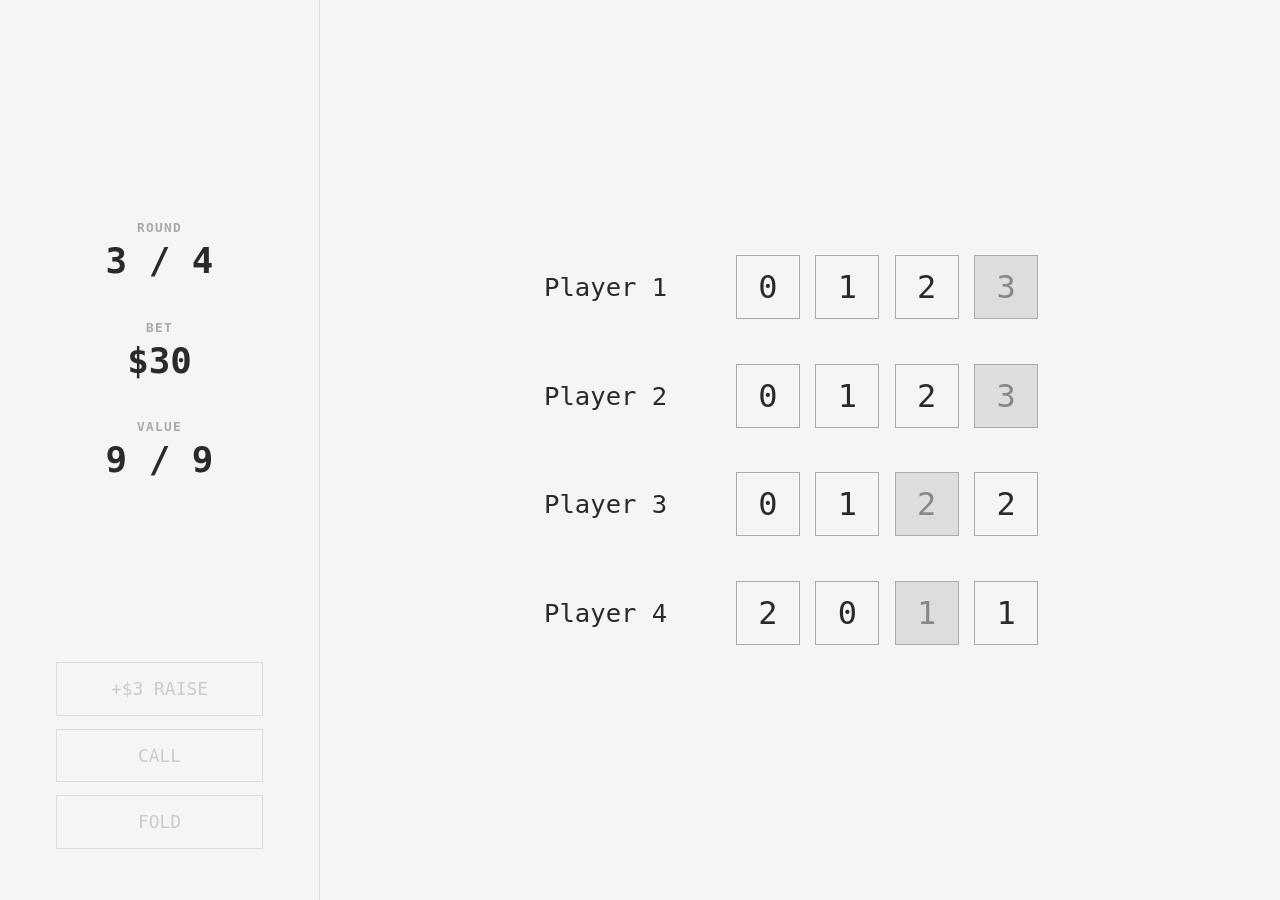
==== Client/index.html @ 4575175d "add structure for frontend" ====
<!DOCTYPE html>
<html lang="en">
<head>
    <meta charset="UTF-8" />
    <meta name="viewport" content="width=device-width, initial-scale=1" />
    <title>Game</title>
    <link rel="stylesheet" href="style.css" />
</head>
<body>

<div id="game">
    <div id="info"></div>
    <div id="table"></div>
</div>

<script src="script.js"></script>
</body>
</html>
---- Client/style.css ----
* {
    margin: 0;
    padding: 0;
    box-sizing: border-box;
    font-family: monospace;
}

body {
    font-family: monospace;
    display: flex;
    justify-content: center;
    align-items: center;
    min-height: 100vh;
    background: #f5f5f5;
    color: #2a2a2a;
    overflow: hidden;
}

#game {
    display: flex;
    width: 100vw;
    height: 100vh;
}

#info {
    width: 25%;
    border-right: 1px solid #ddd;
    display: flex;
    flex-direction: column;
    align-items: center;
    justify-content: space-between;
    text-align: center;
    padding: 3vw 2.4vw;
}

.info-blocks {
    display: flex;
    flex-direction: column;
    align-items: center;
    justify-content: center;
    gap: 3vw;
    flex: 1;
}

.info-block {
    display: flex;
    flex-direction: column;
    align-items: center;
    gap: 0.4vw;
}

.info-block h3 {
    margin: 0;
    font-size: 1vw;
    color: #aaa;
    text-transform: uppercase;
    letter-spacing: 0.1em;
}

.info-block h1 {
    margin: 0;
    font-size: 2.8vw;
}

#table {
    width: 75%;
    padding: 4vw;
    display: flex;
    flex-direction: column;
    justify-content: center;
    align-items: center;
    gap: 3.5vw;
}

.player {
    display: flex;
    align-items: center;
    width: 40vw;
    font-size: 2vw;
    justify-content: flex-start;
    gap: 3vw;
}

.player-name {
    width: 12vw;
    white-space: nowrap;
}

.cards {
    display: flex;
    gap: 1.2vw;
}

.card {
    width: 5vw;
    height: 5vw;
    border: 1px solid #aaa;
    display: flex;
    align-items: center;
    justify-content: center;
    font-size: 2.5vw;
    cursor: default;
}

.card.mine {
    cursor: pointer;
}

.card.mine:hover:not(.played) {
    background: #eee;
}

.played {
    background: #ddd;
    color: #888;
}

.card.disabled {
    pointer-events: none;
    opacity: 0.6;
    cursor: default;
}

.actions {
    display: flex;
    flex-direction: column;
    gap: 1vw;
    width: 100%;
    align-items: center;
    padding-bottom: 1vw;
}

.btn {
    font-family: monospace;
    font-size: 1.4vw;
    padding: 1.2vw 0;
    border: 1px solid #aaa;
    background: none;
    cursor: pointer;
    width: 80%;
}

.btn:hover {
    background: #eee;
}

.btn:disabled {
    color: #ccc;
    border-color: #ddd;
    cursor: default;
    background: none;
    pointer-events: none;
}
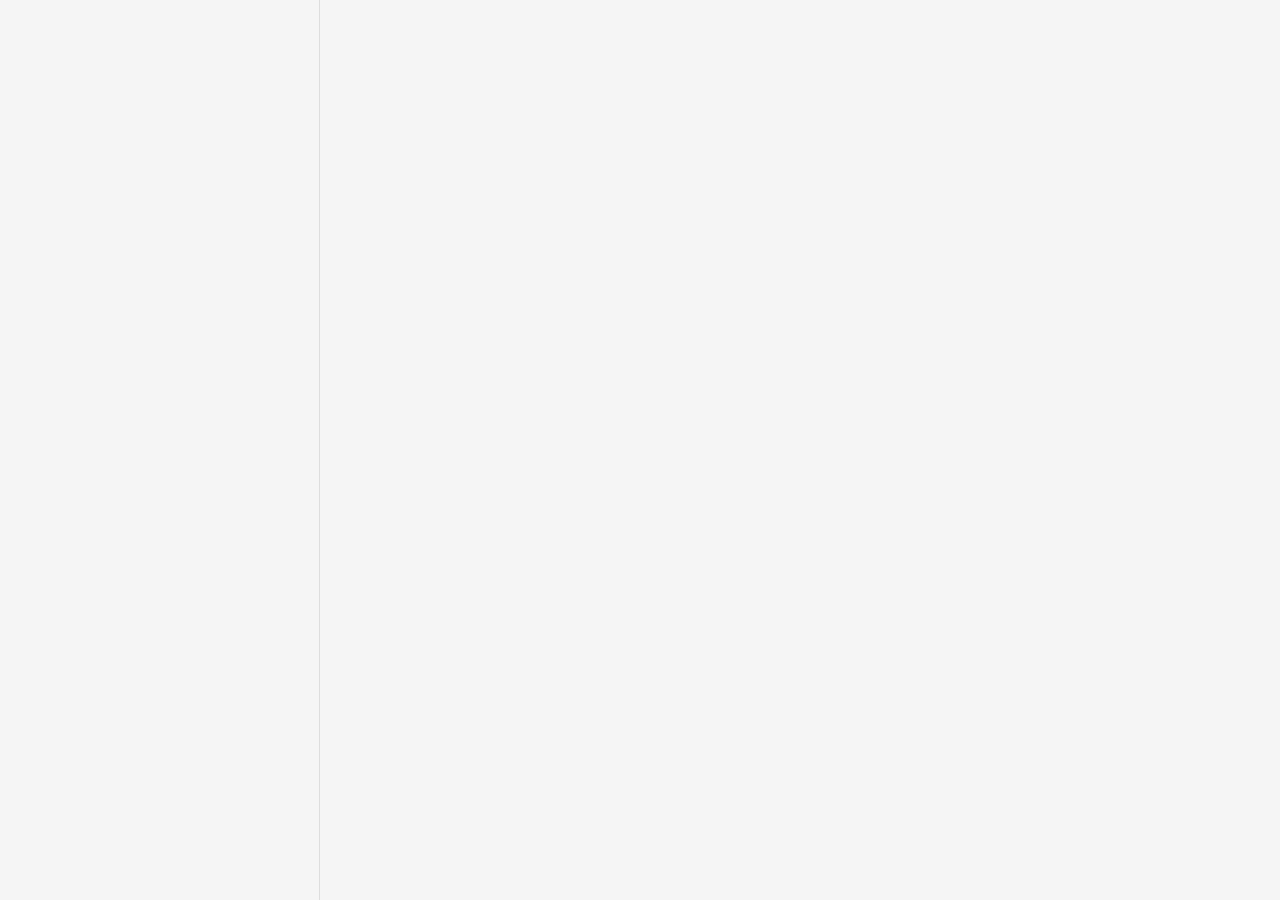
==== commit e811c8a8: "connect frontend to backend" ====
--- a/Client/index.html
+++ b/Client/index.html
@@ -7,12 +7,12 @@
     <link rel="stylesheet" href="style.css" />
 </head>
 <body>
-
 <div id="game">
     <div id="info"></div>
     <div id="table"></div>
 </div>
-
+<script src="https://cdn.jsdelivr.net/npm/sockjs-client@1/dist/sockjs.min.js"></script>
+<script src="https://cdn.jsdelivr.net/npm/stompjs@2.3.3/lib/stomp.min.js"></script>
 <script src="script.js"></script>
 </body>
 </html>
--- a/Client/style.css
+++ b/Client/style.css
@@ -150,4 +150,8 @@
     cursor: default;
     background: none;
     pointer-events: none;
+}
+
+.player-name.waiting {
+    color: #ccc;
 }
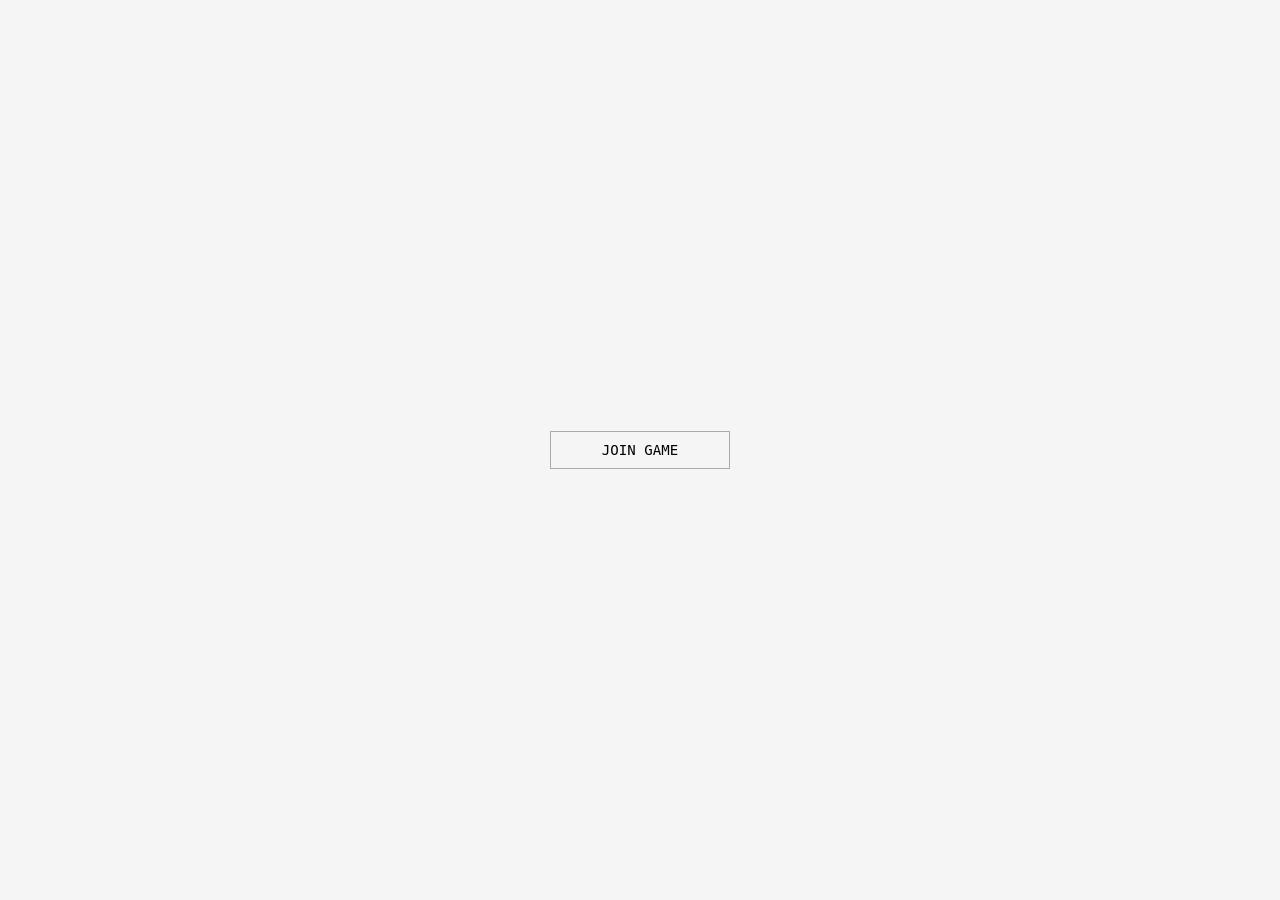
==== commit 120a2e4e: "add lobby screen + game finish logic" ====
--- a/Client/index.html
+++ b/Client/index.html
@@ -7,12 +7,19 @@
     <link rel="stylesheet" href="style.css" />
 </head>
 <body>
+
+<div id="lobby">
+    <button class="btn lobby-btn" onclick="onJoinClick()">JOIN GAME</button>
+</div>
+
 <div id="game">
     <div id="info"></div>
     <div id="table"></div>
 </div>
+
 <script src="https://cdn.jsdelivr.net/npm/sockjs-client@1/dist/sockjs.min.js"></script>
 <script src="https://cdn.jsdelivr.net/npm/stompjs@2.3.3/lib/stomp.min.js"></script>
 <script src="script.js"></script>
+<script src="main.js"></script>
 </body>
 </html>
--- a/Client/style.css
+++ b/Client/style.css
@@ -6,14 +6,18 @@
 }
 
 body {
-    font-family: monospace;
-    display: flex;
-    justify-content: center;
-    align-items: center;
     min-height: 100vh;
     background: #f5f5f5;
     color: #2a2a2a;
     overflow: hidden;
+}
+
+#lobby {
+    display: flex;
+    width: 100vw;
+    height: 100vh;
+    justify-content: center;
+    align-items: center;
 }
 
 #game {
@@ -28,18 +32,17 @@
     display: flex;
     flex-direction: column;
     align-items: center;
-    justify-content: space-between;
+    justify-content: center;
     text-align: center;
-    padding: 3vw 2.4vw;
+    padding: 2vw 2.4vw;
+    gap: 2vw;
 }
 
 .info-blocks {
     display: flex;
     flex-direction: column;
     align-items: center;
-    justify-content: center;
-    gap: 3vw;
-    flex: 1;
+    gap: 1.8vw;
 }
 
 .info-block {
@@ -50,7 +53,6 @@
 }
 
 .info-block h3 {
-    margin: 0;
     font-size: 1vw;
     color: #aaa;
     text-transform: uppercase;
@@ -58,8 +60,7 @@
 }
 
 .info-block h1 {
-    margin: 0;
-    font-size: 2.8vw;
+    font-size: 2.4vw;
 }
 
 #table {
@@ -69,21 +70,24 @@
     flex-direction: column;
     justify-content: center;
     align-items: center;
-    gap: 3.5vw;
+    gap: 2vw;
 }
 
 .player {
-    display: flex;
+    display: grid;
+    grid-template-columns: 12vw 23.6vw 1fr;
     align-items: center;
     width: 40vw;
     font-size: 2vw;
-    justify-content: flex-start;
-    gap: 3vw;
 }
 
 .player-name {
     width: 12vw;
     white-space: nowrap;
+}
+
+.player-name.my-player {
+    font-weight: 900;
 }
 
 .cards {
@@ -99,15 +103,27 @@
     align-items: center;
     justify-content: center;
     font-size: 2.5vw;
-    cursor: default;
+    transition: transform 0.15s ease, background 0.15s ease, border-color 0.15s ease;
 }
 
 .card.mine {
+    border-color: #555;
+    border-width: 2px;
+}
+
+.card.clickable {
     cursor: pointer;
 }
 
-.card.mine:hover:not(.played) {
-    background: #eee;
+.card.clickable:hover {
+    transform: translateY(-0.6vw);
+    background: #e8e8e8;
+    border-color: #222;
+}
+
+.card.clickable:active {
+    transform: translateY(-0.2vw);
+    background: #ddd;
 }
 
 .played {
@@ -118,22 +134,26 @@
 .card.disabled {
     pointer-events: none;
     opacity: 0.6;
-    cursor: default;
+}
+
+.player-status {
+    font-size: 0.9vw;
+    color: #aaa;
+    white-space: nowrap;
+    padding-left: 1vw;
 }
 
 .actions {
     display: flex;
     flex-direction: column;
-    gap: 1vw;
+    gap: 0.6vw;
     width: 100%;
     align-items: center;
-    padding-bottom: 1vw;
 }
 
 .btn {
-    font-family: monospace;
-    font-size: 1.4vw;
-    padding: 1.2vw 0;
+    font-size: 1.1vw;
+    padding: 0.8vw 0;
     border: 1px solid #aaa;
     background: none;
     cursor: pointer;
@@ -147,11 +167,9 @@
 .btn:disabled {
     color: #ccc;
     border-color: #ddd;
-    cursor: default;
-    background: none;
     pointer-events: none;
 }
 
-.player-name.waiting {
-    color: #ccc;
+#lobby .btn {
+    width: 14vw;
 }
